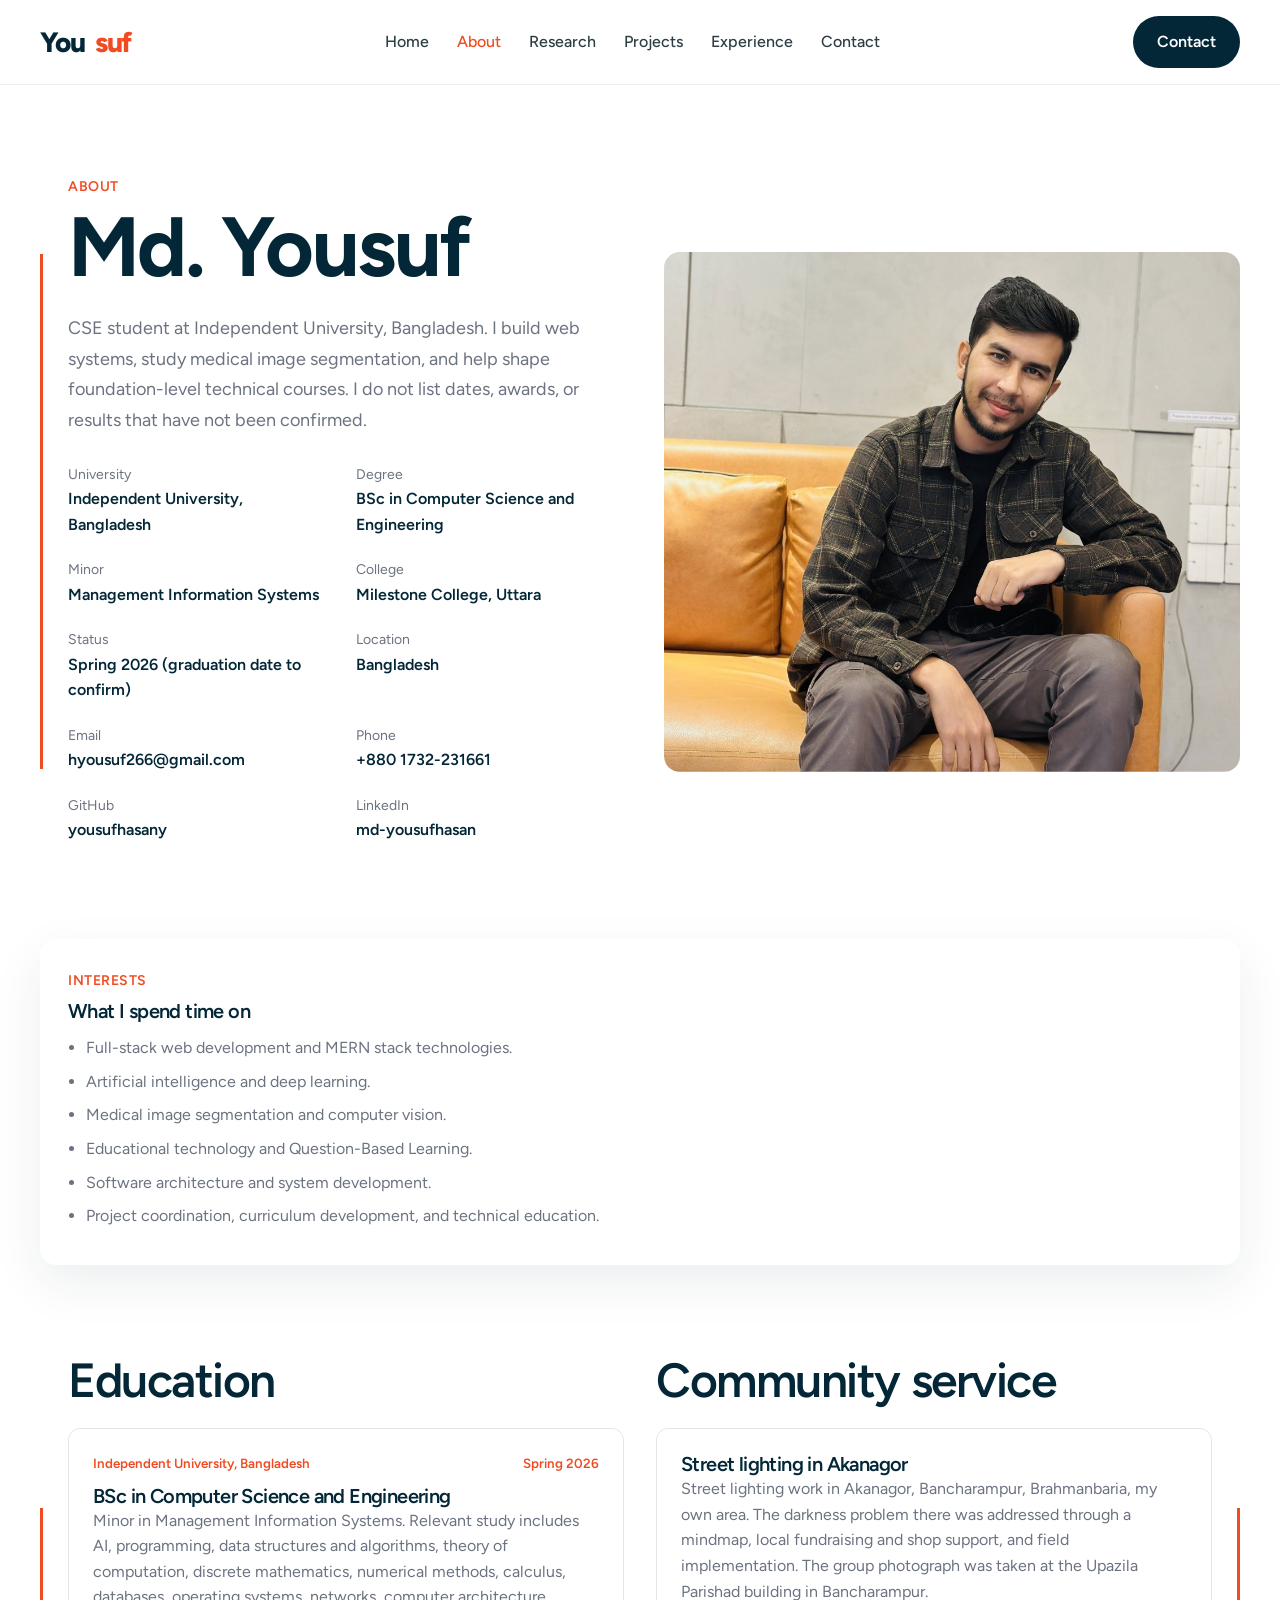
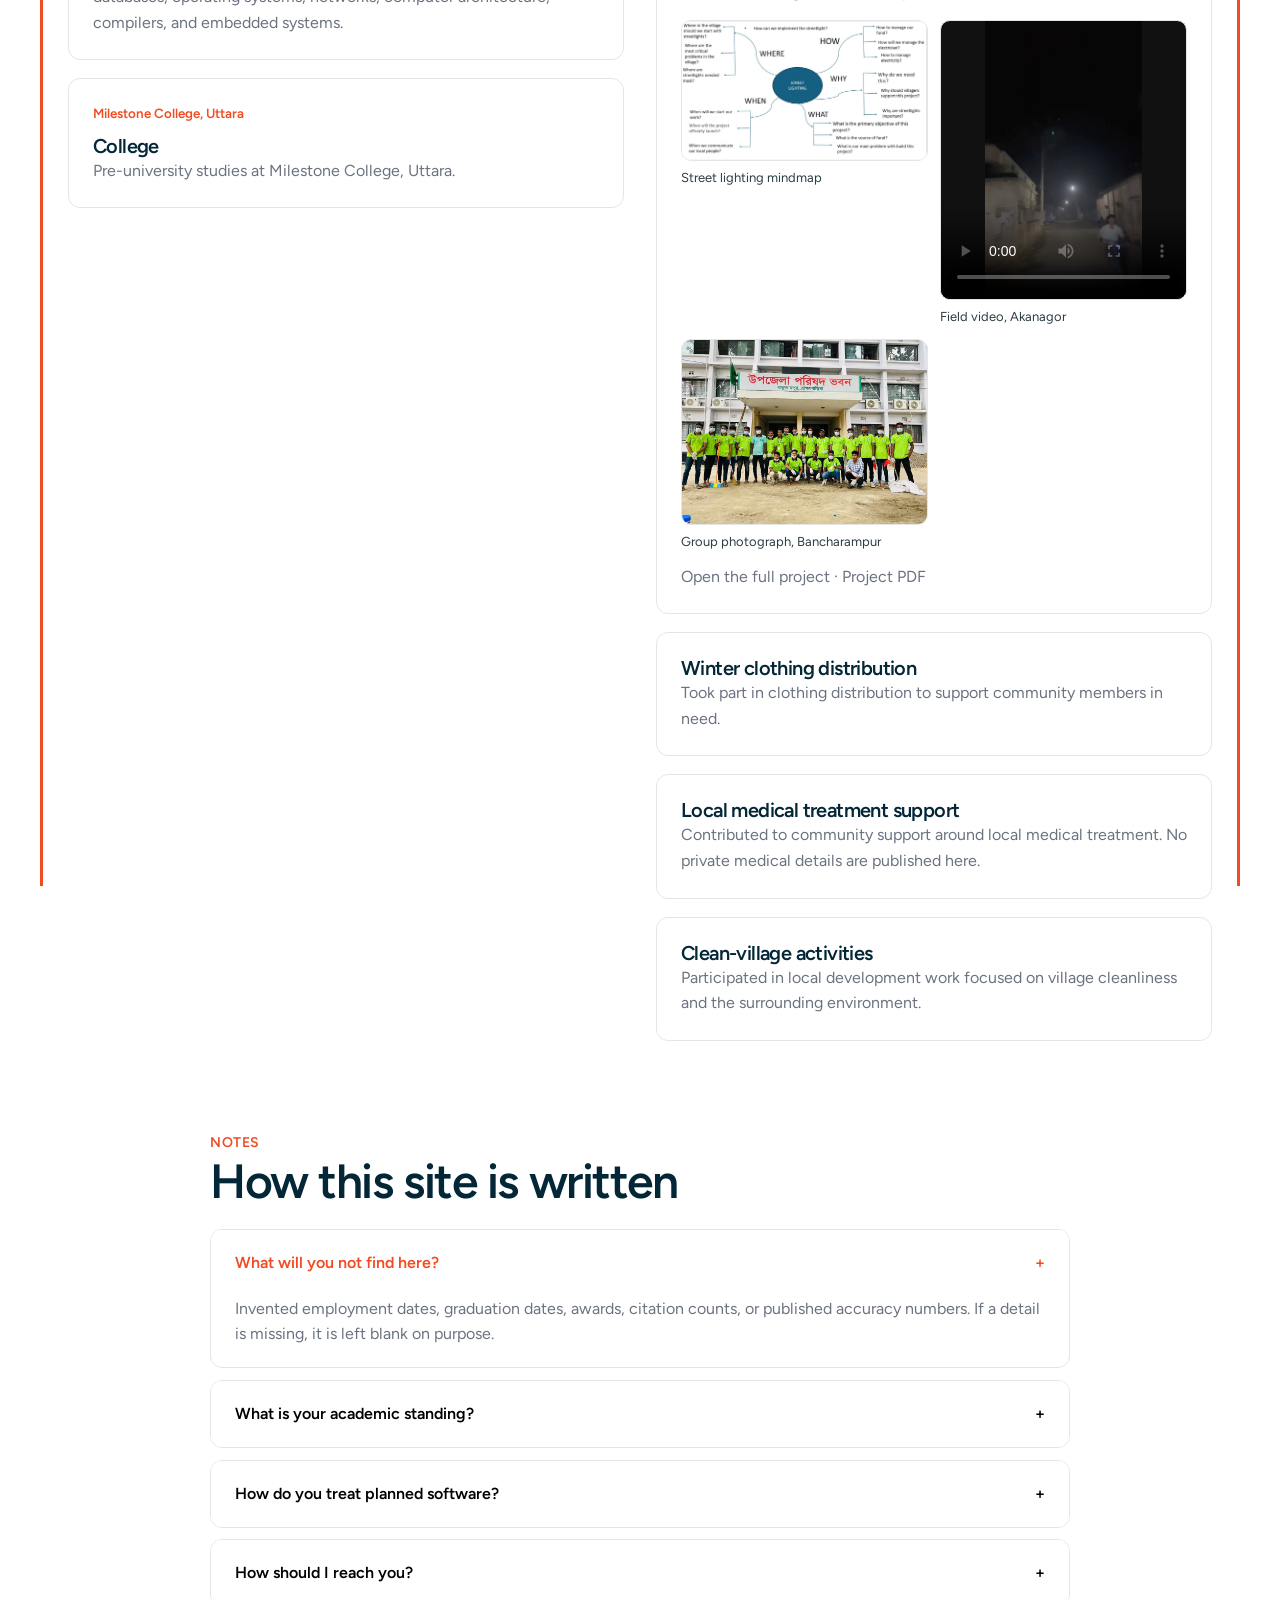
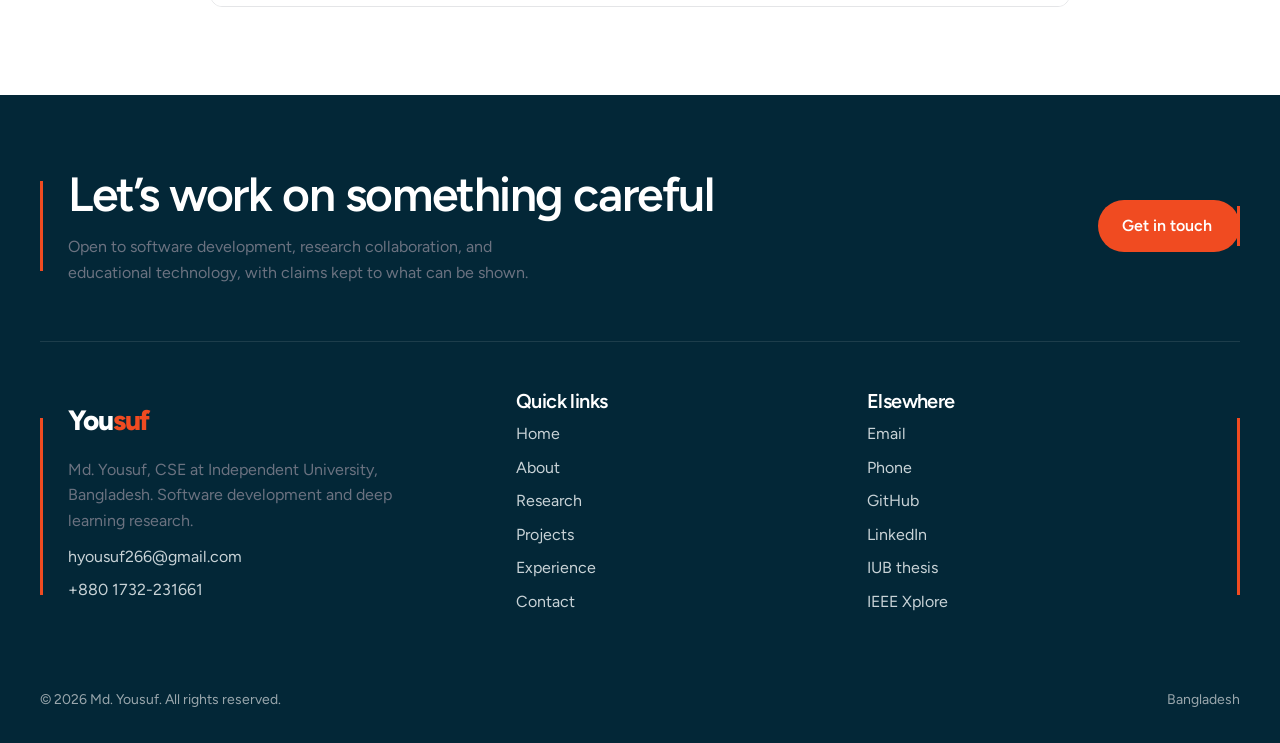
==== site/about.html @ 17631803 "My profile" ====
<!DOCTYPE html>
<html lang="en">
<head>
  <meta charset="UTF-8">
  <meta name="viewport" content="width=device-width, initial-scale=1.0">
  <title>About - Md. Yousuf</title>
  <link rel="preconnect" href="https://fonts.googleapis.com">
  <link rel="preconnect" href="https://fonts.gstatic.com" crossorigin>
  <link href="https://fonts.googleapis.com/css2?family=Figtree:wght@400;500;600;700;800&display=swap" rel="stylesheet">
  <link rel="stylesheet" href="css/style.css">
  <script>document.documentElement.classList.add("js-anim");</script>
  <noscript><style>html.js-anim .reveal{opacity:1;filter:none;transform:none;clip-path:none}</style></noscript>
</head>
<body data-page="about">
  <div data-header></div>

  <section class="section">
    <div class="container about-hero">
      <div>
        <p class="eyebrow">About</p>
        <h1>Md. Yousuf</h1>
        <p class="lead" style="margin:18px 0 8px">CSE student at Independent University, Bangladesh. I build web systems, study medical image segmentation, and help shape foundation-level technical courses. I do not list dates, awards, or results that have not been confirmed.</p>
        <dl class="about-facts">
          <div><dt>University</dt><dd>Independent University, Bangladesh</dd></div>
          <div><dt>Degree</dt><dd>BSc in Computer Science and Engineering</dd></div>
          <div><dt>Minor</dt><dd>Management Information Systems</dd></div>
          <div><dt>College</dt><dd>Milestone College, Uttara</dd></div>
          <div><dt>Status</dt><dd>Spring 2026 (graduation date to confirm)</dd></div>
          <div><dt>Location</dt><dd>Bangladesh</dd></div>
          <div><dt>Email</dt><dd><a href="mailto:hyousuf266@gmail.com">hyousuf266@gmail.com</a></dd></div>
          <div><dt>Phone</dt><dd><a href="tel:+8801732231661">+880 1732-231661</a></dd></div>
          <div><dt>GitHub</dt><dd><a href="https://github.com/yousufhasany" target="_blank" rel="noopener">yousufhasany</a></dd></div>
          <div><dt>LinkedIn</dt><dd><a href="https://www.linkedin.com/in/md-yousufhasan/" target="_blank" rel="noopener">md-yousufhasan</a></dd></div>
        </dl>
      </div>
      <img class="about-photo" src="images/yousuf-about.jpg" alt="Md. Yousuf">
    </div>
  </section>

  <section class="section" style="padding-top:0">
    <div class="container">
      <div class="profile-card">
        <p class="eyebrow">Interests</p>
        <h3>What I spend time on</h3>
        <ul class="detail-copy" style="margin-top:12px">
          <li>Full-stack web development and MERN stack technologies.</li>
          <li>Artificial intelligence and deep learning.</li>
          <li>Medical image segmentation and computer vision.</li>
          <li>Educational technology and Question-Based Learning.</li>
          <li>Software architecture and system development.</li>
          <li>Project coordination, curriculum development, and technical education.</li>
        </ul>
      </div>
    </div>
  </section>

  <section class="section" style="padding-top:0">
    <div class="container grid-2">
      <div>
        <h2 style="margin-bottom:20px">Education</h2>
        <div class="timeline">
          <article class="time-item">
            <header><small>Independent University, Bangladesh</small><small>Spring 2026</small></header>
            <h3>BSc in Computer Science and Engineering</h3>
            <p>Minor in Management Information Systems. Relevant study includes AI, programming, data structures and algorithms, theory of computation, discrete mathematics, numerical methods, calculus, databases, operating systems, networks, computer architecture, compilers, and embedded systems.</p>
          </article>
          <article class="time-item">
            <header><small>Milestone College, Uttara</small></header>
            <h3>College</h3>
            <p>Pre-university studies at Milestone College, Uttara.</p>
          </article>
        </div>
      </div>
      <div>
        <h2 style="margin-bottom:20px">Community service</h2>
        <div class="timeline">
          <article class="time-item">
            <h3>Street lighting in Akanagor</h3>
            <p>Street lighting work in Akanagor, Bancharampur, Brahmanbaria, my own area. The darkness problem there was addressed through a mindmap, local fundraising and shop support, and field implementation. The group photograph was taken at the Upazila Parishad building in Bancharampur.</p>
            <div class="community-shots">
              <figure>
                <img src="images/streetlight-mindmap.png" alt="Street lighting mindmap covering Where, How, Why, What, and When">
                <figcaption>Street lighting mindmap</figcaption>
              </figure>
              <figure>
                <video controls playsinline preload="metadata" poster="images/manush-kahon-poster.jpg">
                  <source src="videos/manush-kahon.mp4" type="video/mp4">
                  Field video of street lighting work in Akanagor
                </video>
                <figcaption>Field video, Akanagor</figcaption>
              </figure>
              <figure>
                <img src="images/streetlight-group.jpg" alt="Volunteer group in front of the Upazila Parishad building in Bancharampur, Brahmanbaria">
                <figcaption>Group photograph, Bancharampur</figcaption>
              </figure>
            </div>
            <p style="margin-top:12px"><a href="work.html?id=street-lighting">Open the full project</a> · <a href="files/street-lighting-project.pdf" target="_blank" rel="noopener">Project PDF</a></p>
          </article>
          <article class="time-item">
            <h3>Winter clothing distribution</h3>
            <p>Took part in clothing distribution to support community members in need.</p>
          </article>
          <article class="time-item">
            <h3>Local medical treatment support</h3>
            <p>Contributed to community support around local medical treatment. No private medical details are published here.</p>
          </article>
          <article class="time-item">
            <h3>Clean-village activities</h3>
            <p>Participated in local development work focused on village cleanliness and the surrounding environment.</p>
          </article>
        </div>
      </div>
    </div>
  </section>

  <section class="section" style="padding-top:0">
    <div class="container" style="max-width:860px">
      <p class="eyebrow">Notes</p>
      <h2 style="margin-bottom:20px">How this site is written</h2>
      <div class="faq-item open">
        <button type="button">What will you not find here? <span>+</span></button>
        <div class="answer">Invented employment dates, graduation dates, awards, citation counts, or published accuracy numbers. If a detail is missing, it is left blank on purpose.</div>
      </div>
      <div class="faq-item">
        <button type="button">What is your academic standing? <span>+</span></button>
        <div class="answer">I am a CSE student at IUB with a minor in MIS. Academic status is Spring 2026. Exact graduation status should be confirmed before anyone treats it as a finished degree.</div>
      </div>
      <div class="faq-item">
        <button type="button">How do you treat planned software? <span>+</span></button>
        <div class="answer">Planned features stay labeled as planned. A concept is not described as a completed product.</div>
      </div>
      <div class="faq-item">
        <button type="button">How should I reach you? <span>+</span></button>
        <div class="answer">Email hyousuf266@gmail.com or call +880 1732-231661. GitHub and LinkedIn are also listed.</div>
      </div>
    </div>
  </section>

  <div data-footer></div>
  <script src="js/data.js"></script>
  <script src="js/main.js"></script>
</body>
</html>
---- site/css/style.css ----
:root {
  --navy: #032737;
  --ink: #021820;
  --slate: #2c3d44;
  --muted: #6b7280;
  --accent: #f04b21;
  --accent-soft: #fff1ec;
  --cream: #f8f7f1;
  --white: #ffffff;
  --line: #e4e5e7;
  --shadow: 0 18px 50px rgba(3, 39, 55, 0.08);
  --radius: 12px;
  --max: 1200px;
}

* { box-sizing: border-box; margin: 0; padding: 0; }

html { scroll-behavior: smooth; }

body {
  font-family: Figtree, sans-serif;
  color: var(--navy);
  background: var(--white);
  line-height: 1.6;
  overflow-x: clip;
}

img { max-width: 100%; display: block; }
a { color: inherit; text-decoration: none; }
button, input, textarea, select { font: inherit; }
ul { list-style: none; }

.container { width: min(var(--max), calc(100% - 48px)); margin: 0 auto; }
.container-wide { width: min(1280px, calc(100% - 40px)); margin: 0 auto; }

.eyebrow {
  display: inline-flex;
  align-items: center;
  gap: 8px;
  color: var(--accent);
  font-weight: 600;
  font-size: 14px;
  letter-spacing: 0.04em;
  text-transform: uppercase;
}

h1, h2, h3, h4 { line-height: 1.15; letter-spacing: -0.03em; }
h1 { font-size: clamp(48px, 7vw, 84px); font-weight: 700; }
h2 { font-size: clamp(32px, 4vw, 48px); font-weight: 600; }
h3 { font-size: 20px; font-weight: 600; }
p { color: var(--muted); }

.lead { font-size: 18px; line-height: 1.7; }

.btn {
  display: inline-flex;
  align-items: center;
  justify-content: center;
  gap: 8px;
  min-height: 52px;
  padding: 0 24px;
  border: 0;
  border-radius: 999px;
  cursor: pointer;
  font-weight: 600;
  transition: 0.25s ease;
}

.btn-dark { background: var(--navy); color: #fff; }
.btn-dark:hover { background: var(--accent); }
.btn-accent { background: var(--accent); color: #fff; }
.btn-accent:hover { background: #d63d16; }
.btn-ghost { background: #fff; color: var(--navy); }
.btn-ghost:hover { background: var(--accent); color: #fff; }
.btn-line { background: transparent; border: 1px solid var(--line); color: var(--navy); }
.btn-line:hover { border-color: var(--navy); }

/* Header */
.site-header {
  position: sticky;
  top: 0;
  z-index: 40;
  background: rgba(255, 255, 255, 0.92);
  backdrop-filter: blur(16px);
  border-bottom: 1px solid rgba(228, 229, 231, 0.7);
}

.header-inner {
  display: flex;
  align-items: center;
  justify-content: space-between;
  min-height: 84px;
  gap: 24px;
}

.logo {
  display: flex;
  align-items: center;
  gap: 10px;
  font-size: 28px;
  font-weight: 800;
  letter-spacing: -0.04em;
}

.logo span { color: var(--accent); }

.nav {
  display: flex;
  align-items: center;
  gap: 28px;
}

.nav a {
  font-weight: 500;
  color: var(--slate);
}

.nav a:hover,
.nav a.active { color: var(--accent); }

.menu-toggle {
  display: none;
  width: 44px;
  height: 44px;
  border: 0;
  background: var(--cream);
  border-radius: 10px;
  cursor: pointer;
}

.menu-toggle span,
.menu-toggle span::before,
.menu-toggle span::after {
  display: block;
  width: 18px;
  height: 2px;
  background: var(--navy);
  margin: 0 auto;
  position: relative;
}

.menu-toggle span::before,
.menu-toggle span::after {
  content: "";
  position: absolute;
  left: 0;
}

.menu-toggle span::before { top: -6px; }
.menu-toggle span::after { top: 6px; }

/* Hero */
.hero {
  background: var(--cream);
  padding: 20px 0 0;
  overflow: hidden;
}

.hero-grid {
  display: grid;
  grid-template-columns: 1fr 1.05fr 0.7fr;
  gap: 24px;
  align-items: start;
}

.hero-grid.hero-profile {
  grid-template-columns: 1.05fr 0.85fr 0.9fr;
  align-items: start;
  padding: 0;
}

.hero-copy { padding-bottom: 40px; }
.hero-profile .hero-copy { padding-top: 12px; padding-bottom: 36px; }
.hero-copy h1 { margin: 6px 0 18px; }
.hero-copy p { max-width: 360px; margin-bottom: 28px; }
.hero-profile .hero-copy p { max-width: 480px; }

.hero-portrait {
  position: relative;
  display: flex;
  justify-content: center;
  align-items: flex-start;
}

.hero-portrait img {
  width: min(400px, 100%);
  max-height: 480px;
  object-fit: contain;
  object-position: top center;
}

.hero-profile .profile-card {
  margin-top: 12px;
  margin-bottom: 32px;
}

.hero-actions {
  display: flex;
  flex-wrap: wrap;
  gap: 12px;
}

.pills {
  display: flex;
  flex-wrap: wrap;
  gap: 8px;
  margin: 18px 0 24px;
}

.pill {
  display: inline-flex;
  align-items: center;
  padding: 6px 12px;
  border-radius: 999px;
  background: #fff;
  border: 1px solid var(--line);
  font-size: 13px;
  font-weight: 600;
  color: var(--slate);
}

.profile-card {
  background: #fff;
  border-radius: 16px;
  padding: 28px;
  box-shadow: var(--shadow);
}

.profile-card h3 { margin: 8px 0 12px; }
.profile-card a { color: var(--accent); font-weight: 600; }

.ct-thumb {
  width: min(180px, 100%);
  aspect-ratio: 1;
  object-fit: contain;
  background: #0b1214;
  border-radius: 12px;
  margin: 0 auto 12px;
  display: block;
}

.ct-figure {
  margin: 28px 0 8px;
  background: #0b1214;
  border-radius: 16px;
  overflow: hidden;
  padding: 16px 16px 0;
}

.ct-figure img {
  width: min(100%, 400px);
  margin: 0 auto;
  object-fit: contain;
  display: block;
  border-radius: 8px;
}

.ct-figure figcaption,
.thesis-figure figcaption {
  background: #fff;
  color: var(--slate);
  font-size: 14px;
  line-height: 1.5;
  margin: 16px -16px 0;
  padding: 14px 16px 16px;
}

.thesis-figure {
  margin: 28px 0 8px;
  background: #fff;
  border: 1px solid var(--line);
  border-radius: 16px;
  overflow: hidden;
  padding: 16px 16px 0;
}

.thesis-figure img {
  width: min(100%, 520px);
  margin: 0 auto;
  object-fit: contain;
  display: block;
  background: #fff;
  border-radius: 4px;
}

.doc-links {
  display: flex;
  flex-wrap: wrap;
  gap: 12px;
  margin-top: 16px;
}

.media-tag {
  position: absolute;
  left: 14px;
  top: 14px;
  z-index: 2;
  background: var(--accent);
  color: #fff;
  border-radius: 99px;
  padding: 6px 12px;
  font-size: 13px;
  font-weight: 700;
}

.media-ct {
  background: #0b1214;
}

.media-ct img {
  object-fit: contain;
}
.profile-card ul,
ul.detail-copy { margin: 12px 0 0 18px; }
.profile-card li,
ul.detail-copy li { list-style: disc; color: var(--muted); margin: 8px 0; }

.media-panel {
  height: 220px;
  display: grid;
  place-items: center;
  font-weight: 700;
  letter-spacing: -0.03em;
}

.media-navy { background: linear-gradient(135deg, #032737, #0a5a72); color: #fff; }
.media-teal { background: linear-gradient(135deg, #0d4f4c, #1a7a72); color: #fff; }
.media-sand { background: linear-gradient(135deg, #4a2f24, #c45a28); color: #fff; }

.work-hero.media-navy,
.work-hero.media-teal,
.work-hero.media-sand { background-image: none; }

.note {
  margin-top: 24px;
  padding: 16px 18px;
  background: var(--cream);
  border-radius: 12px;
  color: var(--slate);
  font-size: 15px;
}

.role-card {
  border: 1px solid var(--line);
  border-radius: 12px;
  padding: 24px;
  background: #fff;
}

.role-card h3 { margin: 6px 0 10px; }

.float-icon {
  position: absolute;
  width: 56px;
  height: 56px;
  background: #fff;
  border-radius: 50%;
  display: grid;
  place-items: center;
  box-shadow: 1px 12px 40px rgba(240, 75, 33, 0.18);
  font-weight: 800;
}

.float-icon.ig { top: 8%; left: 12%; color: #e1306c; }
.float-icon.g { top: 42%; left: 0; color: #4285f4; }
.float-icon.yt { top: 38%; right: 4%; color: #ff0000; }
.float-icon.fb { bottom: 22%; right: 8%; color: #1877f2; }

.hero-stats {
  display: grid;
  gap: 28px;
  padding: 0 0 90px;
}

.stat-card strong {
  display: block;
  font-size: 48px;
  letter-spacing: -0.04em;
  line-height: 1;
}

.stat-card span { color: var(--muted); }

.badge {
  display: inline-flex;
  align-items: center;
  gap: 8px;
  background: #fff;
  border-radius: 999px;
  padding: 8px 14px;
  font-size: 14px;
  font-weight: 600;
  margin-bottom: 18px;
  box-shadow: var(--shadow);
}

.dot {
  width: 8px;
  height: 8px;
  border-radius: 50%;
  background: #16a34a;
}

/* Sections */
.section { padding: 88px 0; }
.section-head { margin-bottom: 40px; }
.section-head h2 { max-width: 560px; margin-top: 8px; }

.dark {
  background: var(--navy);
  color: #fff;
}

.dark p { color: #c9d3d7; }

.intro-grid {
  display: grid;
  grid-template-columns: 1.1fr 0.9fr;
  gap: 64px;
  align-items: center;
}

.intro-stats {
  display: flex;
  gap: 32px;
  margin: 28px 0;
  padding-bottom: 28px;
  border-bottom: 1px solid rgba(255,255,255,0.12);
}

.intro-stats strong { display: block; font-size: 36px; }
.intro-copy { display: grid; gap: 16px; }

/* Cards */
.grid-3 { display: grid; grid-template-columns: repeat(3, 1fr); gap: 24px; }
.grid-2 { display: grid; grid-template-columns: repeat(2, 1fr); gap: 32px; }

.gig-card,
.work-card,
.blog-card,
.info-card,
.price-card {
  background: #fff;
  border: 1px solid var(--line);
  border-radius: 12px;
  overflow: hidden;
  transition: 0.3s ease;
}

.gig-card:hover,
.work-card:hover,
.blog-card:hover { transform: translateY(-4px); box-shadow: var(--shadow); }

.media {
  position: relative;
  overflow: hidden;
  background: #eee;
}

.media img {
  width: 100%;
  height: 240px;
  object-fit: cover;
  transition: 0.5s ease;
}

.work-card .media img { height: 280px; }

.work-card:hover .media img,
.gig-card:hover .media img { transform: scale(1.08); }

.shine { position: relative; }
.shine::before {
  content: "";
  position: absolute;
  inset: 0 auto 0 -75%;
  width: 50%;
  background: linear-gradient(to right, transparent, rgba(255,255,255,0.35));
  transform: skewX(-25deg);
  z-index: 1;
}

.work-card:hover .shine::before { animation: shine 0.75s; }

@keyframes shine { to { left: 125%; } }

.price-chip {
  position: absolute;
  left: 16px;
  top: 16px;
  background: #fff;
  border-radius: 10px;
  padding: 10px 12px;
  min-width: 86px;
}

.price-chip small { display: block; color: var(--muted); font-size: 12px; }
.price-chip strong { font-size: 24px; line-height: 1; }

.card-body { padding: 22px 24px 26px; }
.card-body h3 { margin: 4px 0 16px; font-size: 22px; }
.card-meta { color: var(--muted); font-size: 14px; margin-bottom: 8px; }
.card-foot {
  display: flex;
  justify-content: space-between;
  align-items: center;
  color: var(--slate);
  font-weight: 600;
}

.arrow {
  width: 40px;
  height: 40px;
  border-radius: 50%;
  display: grid;
  place-items: center;
  background: var(--accent-soft);
  color: var(--accent);
  flex-shrink: 0;
}

.work-card .card-body {
  display: flex;
  justify-content: space-between;
  align-items: center;
  gap: 12px;
}

.work-card h3 { margin: 0; }

/* Skills */
.skills-wrap {
  display: grid;
  grid-template-columns: 280px 1fr;
  gap: 48px;
  align-items: center;
}

.skill { margin-bottom: 22px; }
.skill-top { display: flex; justify-content: space-between; margin-bottom: 8px; font-weight: 600; }
.bar { height: 8px; background: #ececec; border-radius: 99px; overflow: hidden; }
.bar span {
  display: block;
  height: 100%;
  background: var(--accent);
  border-radius: 99px;
  width: 0;
  transition: width 1.8s cubic-bezier(0.33, 0.08, 0.18, 1);
}

/* Testimonials */
.quote-grid { display: grid; grid-template-columns: repeat(3, 1fr); gap: 24px; }
.quote {
  background: var(--cream);
  border-radius: 12px;
  padding: 28px;
}

.quote p { color: var(--slate); margin-bottom: 22px; }
.quote-user { display: flex; gap: 12px; align-items: center; }
.quote-user img { width: 48px; height: 48px; border-radius: 50%; object-fit: cover; }
.quote-user strong { display: block; }
.quote-user span { color: var(--muted); font-size: 14px; }

/* Banner */
.page-banner {
  padding: 20px 0 0;
}

.banner-inner {
  min-height: 240px;
  border-radius: 12px;
  background:
    linear-gradient(180deg, rgba(248,247,241,0.2), rgba(248,247,241,0.55)),
    url("https://adguru.kitkitgo.com/wp-content/uploads/2025/10/8a3cf4f2-0ee0-40e4-8c0a-a12ad534541e.webp") center/cover;
  display: grid;
  place-items: center;
  text-align: center;
  padding: 48px 20px;
}

.banner-inner.banner-person {
  grid-template-columns: 1fr auto;
  text-align: left;
  padding: 28px 28px 0 40px;
  align-items: end;
  overflow: hidden;
  min-height: 220px;
}

.banner-inner.banner-cover {
  min-height: 340px;
  height: 340px;
  grid-template-columns: 1fr;
  text-align: left;
  align-items: end;
  justify-items: start;
  padding: 36px 44px;
  overflow: hidden;
  background-color: #032737;
  background-size: cover;
  background-position: center;
  background-repeat: no-repeat;
}

.banner-inner.banner-cover.banner-cover-research {
  background-image:
    linear-gradient(90deg, rgba(3, 39, 55, 0.78) 0%, rgba(3, 39, 55, 0.42) 48%, rgba(3, 39, 55, 0.18) 100%),
    url("../images/research-banner.jpg");
}

.banner-inner.banner-cover.banner-cover-projects {
  background-image:
    linear-gradient(90deg, rgba(3, 39, 55, 0.72) 0%, rgba(3, 39, 55, 0.38) 50%, rgba(3, 39, 55, 0.16) 100%),
    url("../images/projects-banner.jpg");
}

.banner-inner.banner-cover.banner-cover-experience {
  background-image:
    linear-gradient(90deg, rgba(3, 39, 55, 0.78) 0%, rgba(3, 39, 55, 0.42) 48%, rgba(3, 39, 55, 0.18) 100%),
    url("../images/experience-banner.jpg");
}

.banner-inner.banner-cover.banner-cover-contact {
  background-image:
    linear-gradient(90deg, rgba(3, 39, 55, 0.78) 0%, rgba(3, 39, 55, 0.42) 48%, rgba(3, 39, 55, 0.18) 100%),
    url("../images/contact-banner.jpg");
}

.banner-inner.banner-cover h1 {
  font-size: clamp(40px, 5vw, 56px);
  color: #fff;
}

.banner-inner.banner-cover .crumbs {
  justify-content: flex-start;
  color: rgba(255, 255, 255, 0.78);
}

.banner-inner.banner-cover .crumbs a { color: #fff; }
.banner-inner.banner-cover .crumbs a:hover,
.banner-inner.banner-cover .crumbs .current { color: var(--accent); }

.banner-photo {
  width: 180px;
  height: 210px;
  object-fit: cover;
  object-position: center 18%;
  border-radius: 16px 16px 0 0;
}

.banner-photo-ct {
  width: 200px;
  height: 200px;
  object-fit: contain;
  object-position: center;
  background: #0b1214;
  border-radius: 16px 16px 0 0;
  margin-bottom: 0;
}

.about-photo {
  width: 100%;
  height: 520px;
  object-fit: cover;
  object-position: center 20%;
  border-radius: 16px;
}

.crumbs {
  display: flex;
  justify-content: center;
  gap: 8px;
  margin-top: 10px;
  color: var(--slate);
}

.banner-person .crumbs { justify-content: flex-start; }

.crumbs a:hover { color: var(--accent); }
.crumbs .current { color: var(--accent); font-weight: 600; }

/* About */
.about-hero {
  display: grid;
  grid-template-columns: 1fr 1fr;
  gap: 48px;
  align-items: center;
}

.about-facts {
  display: grid;
  grid-template-columns: 1fr 1fr;
  gap: 14px 28px;
  margin-top: 28px;
}

.about-facts dt { color: var(--muted); font-size: 14px; }
.about-facts dd { font-weight: 600; margin-bottom: 8px; }

.timeline { display: grid; gap: 18px; }
.time-item {
  border: 1px solid var(--line);
  border-radius: 12px;
  padding: 24px;
}

.time-item header {
  display: flex;
  justify-content: space-between;
  gap: 16px;
  margin-bottom: 10px;
  flex-wrap: wrap;
}

.time-item small { color: var(--accent); font-weight: 600; }

.faq-item {
  border: 1px solid var(--line);
  border-radius: 12px;
  overflow: hidden;
}

.faq-item + .faq-item { margin-top: 12px; }

.faq-item button {
  width: 100%;
  text-align: left;
  background: #fff;
  border: 0;
  padding: 20px 24px;
  font-weight: 600;
  cursor: pointer;
  display: flex;
  justify-content: space-between;
  gap: 16px;
}

.faq-item .answer {
  display: none;
  padding: 0 24px 20px;
  color: var(--muted);
}

.faq-item.open .answer { display: block; }
.faq-item.open button { color: var(--accent); }

/* Work details */
.work-hero {
  min-height: 280px;
  border-radius: 12px;
  background-size: cover;
  background-position: center;
  display: grid;
  grid-template-columns: 1fr auto;
  align-items: end;
  padding: 36px 28px 0 36px;
  overflow: hidden;
  color: #fff;
}

.work-hero.work-hero-cover {
  min-height: 340px;
  height: 340px;
  padding: 36px 40px;
  grid-template-columns: 1fr;
}

.project-figure {
  margin: 24px 0 8px;
  background: #fff;
  border: 1px solid var(--line);
  border-radius: 16px;
  overflow: hidden;
}

.project-figure img {
  width: 100%;
  display: block;
  object-fit: cover;
  max-height: 420px;
}

.project-figure figcaption {
  color: var(--slate);
  font-size: 14px;
  line-height: 1.5;
  padding: 14px 16px 16px;
}

.project-figure.figure-contain img {
  object-fit: contain;
  max-height: 560px;
  background: #fff;
}

.project-figure.figure-video {
  background: #111;
}

.project-figure.figure-video video {
  width: 100%;
  display: block;
  max-height: 640px;
  object-fit: contain;
  background: #111;
}

.project-figure.figure-video figcaption {
  background: #fff;
}

.community-shots {
  display: grid;
  grid-template-columns: 1fr 1fr;
  gap: 12px;
  margin-top: 16px;
}

.community-shots img,
.community-shots video {
  width: 100%;
  display: block;
  border-radius: 10px;
  border: 1px solid var(--line);
  background: #111;
}

.community-shots video {
  max-height: 280px;
  object-fit: contain;
}

.community-shots figcaption {
  color: var(--slate);
  font-size: 13px;
  line-height: 1.45;
  padding-top: 8px;
}

.work-hero-photo {
  width: 180px;
  height: 220px;
  object-fit: cover;
  object-position: center 18%;
  border-radius: 16px 16px 0 0;
}

.work-hero h1 { font-size: clamp(36px, 5vw, 56px); }
.work-hero .tag {
  display: inline-block;
  background: var(--accent);
  border-radius: 99px;
  padding: 6px 12px;
  font-size: 13px;
  margin-bottom: 10px;
}

.detail-grid {
  display: grid;
  grid-template-columns: 1.6fr 0.8fr;
  gap: 40px;
}

.detail-copy h2 { margin: 32px 0 12px; font-size: 32px; }
.detail-copy ul { margin: 12px 0 0 18px; }
.detail-copy li { list-style: disc; color: var(--muted); margin: 8px 0; }

.side-card {
  border: 1px solid var(--line);
  border-radius: 12px;
  padding: 24px;
  position: sticky;
  top: 108px;
}

.side-card dt { color: var(--muted); font-size: 13px; margin-top: 14px; }
.side-card dd { font-weight: 600; }

.results {
  display: grid;
  grid-template-columns: repeat(2, 1fr);
  gap: 16px;
  margin-top: 16px;
}

.result {
  background: var(--cream);
  border-radius: 12px;
  padding: 18px;
}

.result strong { display: block; font-size: 28px; color: var(--accent); }

/* Contact */
.contact-grid {
  display: grid;
  grid-template-columns: 0.85fr 1.15fr;
  gap: 40px;
}

.form {
  display: grid;
  gap: 14px;
  background: var(--cream);
  padding: 32px;
  border-radius: 16px;
}

.form input,
.form textarea,
.form select {
  width: 100%;
  border: 1px solid var(--line);
  background: #fff;
  border-radius: 10px;
  padding: 14px 16px;
  outline: none;
}

.form input:focus,
.form textarea:focus { border-color: var(--navy); }

.form-row { display: grid; grid-template-columns: 1fr 1fr; gap: 14px; }

.info-card { padding: 22px; }
.info-card strong { display: block; margin-bottom: 6px; }

.form-status {
  display: none;
  padding: 12px 14px;
  border-radius: 10px;
  background: #ecfdf3;
  color: #166534;
  font-weight: 600;
}

.form-status.show { display: block; }

/* Footer */
.cta-band {
  background: var(--navy);
  color: #fff;
  padding: 72px 0 0;
}

.cta-inner {
  display: flex;
  justify-content: space-between;
  align-items: center;
  gap: 24px;
  padding-bottom: 56px;
  border-bottom: 1px solid rgba(255,255,255,0.1);
}

.cta-inner p { max-width: 460px; margin-top: 12px; }

.footer-grid {
  display: grid;
  grid-template-columns: 1.4fr 1fr 1.2fr;
  gap: 40px;
  padding: 48px 0;
}

.footer-grid p { max-width: 360px; }
.footer-grid a { color: #c9d3d7; display: block; margin: 8px 0; }
.footer-grid a:hover { color: #fff; }

.newsletter { display: flex; gap: 8px; margin-top: 14px; }
.newsletter input {
  flex: 1;
  border: 0;
  border-radius: 99px;
  padding: 0 16px;
  min-height: 48px;
}

.legal {
  display: flex;
  justify-content: space-between;
  gap: 16px;
  padding: 18px 0 32px;
  color: #9aa7ad;
  font-size: 14px;
  flex-wrap: wrap;
}

.legal a { color: #9aa7ad; }
.legal a:hover { color: #fff; }

.partners {
  display: flex;
  gap: 28px;
  flex-wrap: wrap;
  align-items: center;
  opacity: 0.75;
  margin-top: 20px;
}

.partners img { height: 28px; width: auto; filter: brightness(10); }

.pricing {
  display: grid;
  grid-template-columns: repeat(3, 1fr);
  gap: 20px;
}

.price-card { padding: 28px; }
.price-card.featured {
  background: var(--navy);
  color: #fff;
  border-color: var(--navy);
}

.price-card.featured p { color: #c9d3d7; }
.price-card .amount { font-size: 42px; margin: 10px 0 16px; }

.steps { display: grid; gap: 16px; }
.step {
  display: grid;
  grid-template-columns: 56px 1fr;
  gap: 16px;
  border: 1px solid var(--line);
  border-radius: 12px;
  padding: 20px;
}

.step b {
  width: 44px;
  height: 44px;
  border-radius: 50%;
  background: var(--accent-soft);
  color: var(--accent);
  display: grid;
  place-items: center;
}

.article-hero img {
  width: 100%;
  max-height: 420px;
  object-fit: cover;
  border-radius: 12px;
  margin: 24px 0 32px;
}

.article-body { max-width: 760px; }
.article-body p { margin-bottom: 16px; font-size: 18px; }
.article-body h2 { font-size: 28px; margin: 28px 0 12px; }

@media (max-width: 1024px) {
  .hero-grid,
  .hero-grid.hero-profile,
  .banner-inner.banner-person,
  .intro-grid,
  .skills-wrap,
  .about-hero,
  .detail-grid,
  .contact-grid,
  .footer-grid,
  .cta-inner {
    grid-template-columns: 1fr;
  }

  .hero-stats { grid-template-columns: repeat(3, 1fr); padding-bottom: 40px; }
  .hero-copy { padding-bottom: 24px; }
  .grid-3, .quote-grid, .pricing { grid-template-columns: 1fr 1fr; }
  .banner-inner.banner-person { padding: 28px 24px 0; }
  .banner-photo { width: 140px; height: 168px; justify-self: end; }
  .banner-photo-ct { width: 160px; height: 160px; }
  .hero-portrait img { max-height: 420px; }
  .about-photo { height: 420px; }
  .work-hero { grid-template-columns: 1fr auto; }
  .work-hero.work-hero-cover { grid-template-columns: 1fr; min-height: 240px; height: 240px; padding: 28px 24px; }
}

@media (max-width: 767px) {
  .container { width: min(var(--max), calc(100% - 32px)); }
  .nav {
    display: none;
    position: absolute;
    inset: 84px 16px auto;
    background: #fff;
    border: 1px solid var(--line);
    border-radius: 12px;
    padding: 16px;
    flex-direction: column;
    align-items: flex-start;
    box-shadow: var(--shadow);
  }
  .nav.open { display: flex; }
  .menu-toggle { display: block; }
  .header-inner .btn { display: none; }
  .hero-grid { grid-template-columns: 1fr; }
  .hero-stats { grid-template-columns: 1fr; }
  .grid-2, .grid-3, .quote-grid, .pricing, .about-facts, .form-row, .results, .community-shots {
    grid-template-columns: 1fr;
  }
  .section { padding: 64px 0; }
  .banner-photo, .work-hero-photo { width: 120px; height: 148px; }
  .banner-photo-ct { width: 132px; height: 132px; }
  .banner-inner.banner-cover { min-height: 240px; height: 240px; padding: 28px 24px; }
  .about-photo { height: 340px; }
}

/* Directional reveals: left from left, right from right */
html.js-anim .reveal {
  position: relative;
  opacity: 0;
  will-change: transform, opacity, clip-path;
}

html.js-anim .banner-cover.reveal,
html.js-anim .detail-copy.reveal,
html.js-anim .side-card.reveal,
html.js-anim .contact-grid > .reveal,
html.js-anim .about-hero > .reveal {
  opacity: 1;
  transform: none;
  clip-path: none;
  will-change: auto;
}

html.js-anim .reveal-left {
  transform: translate3d(-64px, 10px, 0) rotate(-1.2deg);
  clip-path: inset(0 28% 0 0);
}

html.js-anim .reveal-right {
  transform: translate3d(64px, 10px, 0) rotate(1.2deg);
  clip-path: inset(0 0 0 28%);
}

html.js-anim .reveal-center {
  transform: translate3d(0, 28px, 0) scale(0.96);
  clip-path: inset(8% 10%);
}

html.js-anim .reveal.in {
  opacity: 1;
  transform: none;
  clip-path: inset(0);
  transition:
    transform 2.1s cubic-bezier(0.33, 0.08, 0.18, 1) var(--d, 0ms),
    opacity 1.85s cubic-bezier(0.33, 0.08, 0.18, 1) var(--d, 0ms),
    clip-path 2.1s cubic-bezier(0.33, 0.08, 0.18, 1) var(--d, 0ms);
}

html.js-anim .reveal-left:not(.work-card):not(.role-card):not(.info-card):not(.gig-card):not(.time-item):not(.faq-item):not(.profile-card):not(.step):not(img):not(.media) {
  padding-left: 28px;
}

html.js-anim .reveal-right:not(.work-card):not(.role-card):not(.info-card):not(.gig-card):not(.time-item):not(.faq-item):not(.profile-card):not(.step):not(img):not(.media):not(.about-photo) {
  padding-right: 28px;
}

html.js-anim .reveal::after {
  content: "";
  position: absolute;
  width: 3px;
  background: var(--accent);
  opacity: 0;
  pointer-events: none;
  z-index: 0;
}

html.js-anim .reveal-left::after {
  left: 0;
  top: 12%;
  bottom: 12%;
  transform: scaleY(0);
  transform-origin: top;
}

html.js-anim .reveal-right::after {
  right: 0;
  top: 12%;
  bottom: 12%;
  transform: scaleY(0);
  transform-origin: bottom;
}

html.js-anim .work-card.reveal-left::after,
html.js-anim .role-card.reveal-left::after,
html.js-anim .info-card.reveal-left::after,
html.js-anim .gig-card.reveal-left::after,
html.js-anim .time-item.reveal-left::after,
html.js-anim .faq-item.reveal-left::after,
html.js-anim .profile-card.reveal-left::after,
html.js-anim .step.reveal-left::after {
  left: -16px;
}

html.js-anim .work-card.reveal-right::after,
html.js-anim .role-card.reveal-right::after,
html.js-anim .info-card.reveal-right::after,
html.js-anim .gig-card.reveal-right::after,
html.js-anim .time-item.reveal-right::after,
html.js-anim .faq-item.reveal-right::after,
html.js-anim .profile-card.reveal-right::after,
html.js-anim .step.reveal-right::after {
  right: -16px;
}

html.js-anim .reveal-center::after {
  left: 12%;
  right: 12%;
  bottom: -14px;
  width: auto;
  height: 3px;
  transform: scaleX(0);
  transform-origin: center;
}

html.js-anim .reveal.in::after {
  opacity: 1;
  transform: scale(1);
  transition: transform 1.5s cubic-bezier(0.33, 0.08, 0.18, 1) calc(var(--d, 0ms) + 420ms), opacity 0.8s ease calc(var(--d, 0ms) + 280ms);
}

@keyframes enter-left {
  from { opacity: 0; transform: translateX(-28px); }
  to { opacity: 1; transform: none; }
}

@keyframes enter-right {
  from { opacity: 0; transform: translateX(28px); }
  to { opacity: 1; transform: none; }
}

@keyframes enter-down {
  from { opacity: 0; transform: translateY(-10px); }
  to { opacity: 1; transform: none; }
}

@keyframes icon-in-left {
  from { opacity: 0; transform: translate(-24px, 10px) scale(0.6); }
  to { opacity: 1; transform: none; }
}

@keyframes icon-in-right {
  from { opacity: 0; transform: translate(24px, 10px) scale(0.6); }
  to { opacity: 1; transform: none; }
}

.site-header .logo {
  animation: enter-left 1.25s cubic-bezier(0.33, 0.08, 0.18, 1) both;
}

.site-header .nav a {
  animation: enter-down 1s cubic-bezier(0.33, 0.08, 0.18, 1) both;
}

.site-header .nav a:nth-child(1) { animation-delay: 0.12s; }
.site-header .nav a:nth-child(2) { animation-delay: 0.22s; }
.site-header .nav a:nth-child(3) { animation-delay: 0.32s; }
.site-header .nav a:nth-child(4) { animation-delay: 0.42s; }
.site-header .nav a:nth-child(5) { animation-delay: 0.52s; }
.site-header .nav a:nth-child(6) { animation-delay: 0.62s; }

.site-header .btn {
  animation: enter-right 1.25s cubic-bezier(0.33, 0.08, 0.18, 1) both;
}

.hero-portrait.in .float-icon.ig,
.hero-portrait.in .float-icon.g {
  animation: icon-in-left 1.3s cubic-bezier(0.33, 0.08, 0.18, 1) both;
}

.hero-portrait.in .float-icon.yt,
.hero-portrait.in .float-icon.fb {
  animation: icon-in-right 1.3s cubic-bezier(0.33, 0.08, 0.18, 1) both;
}

.hero-portrait.in .float-icon.ig { animation-delay: 0.35s; }
.hero-portrait.in .float-icon.g { animation-delay: 0.55s; }
.hero-portrait.in .float-icon.yt { animation-delay: 0.45s; }
.hero-portrait.in .float-icon.fb { animation-delay: 0.7s; }

@media (max-width: 767px) {
  html.js-anim .reveal-left {
    transform: translate3d(-36px, 20px, 0);
    clip-path: inset(0 22% 0 0);
  }
  html.js-anim .reveal-right {
    transform: translate3d(36px, 20px, 0);
    clip-path: inset(0 0 0 22%);
  }
}

@media (prefers-reduced-motion: reduce) {
  html.js-anim .reveal,
  html.js-anim .reveal-left,
  html.js-anim .reveal-right,
  html.js-anim .reveal-center,
  html.js-anim .reveal.in {
    opacity: 1;
    filter: none;
    transform: none;
    clip-path: none;
    transition: none;
  }
  .site-header .logo,
  .site-header .nav a,
  .site-header .btn,
  .hero-portrait.in .float-icon {
    animation: none;
  }
}
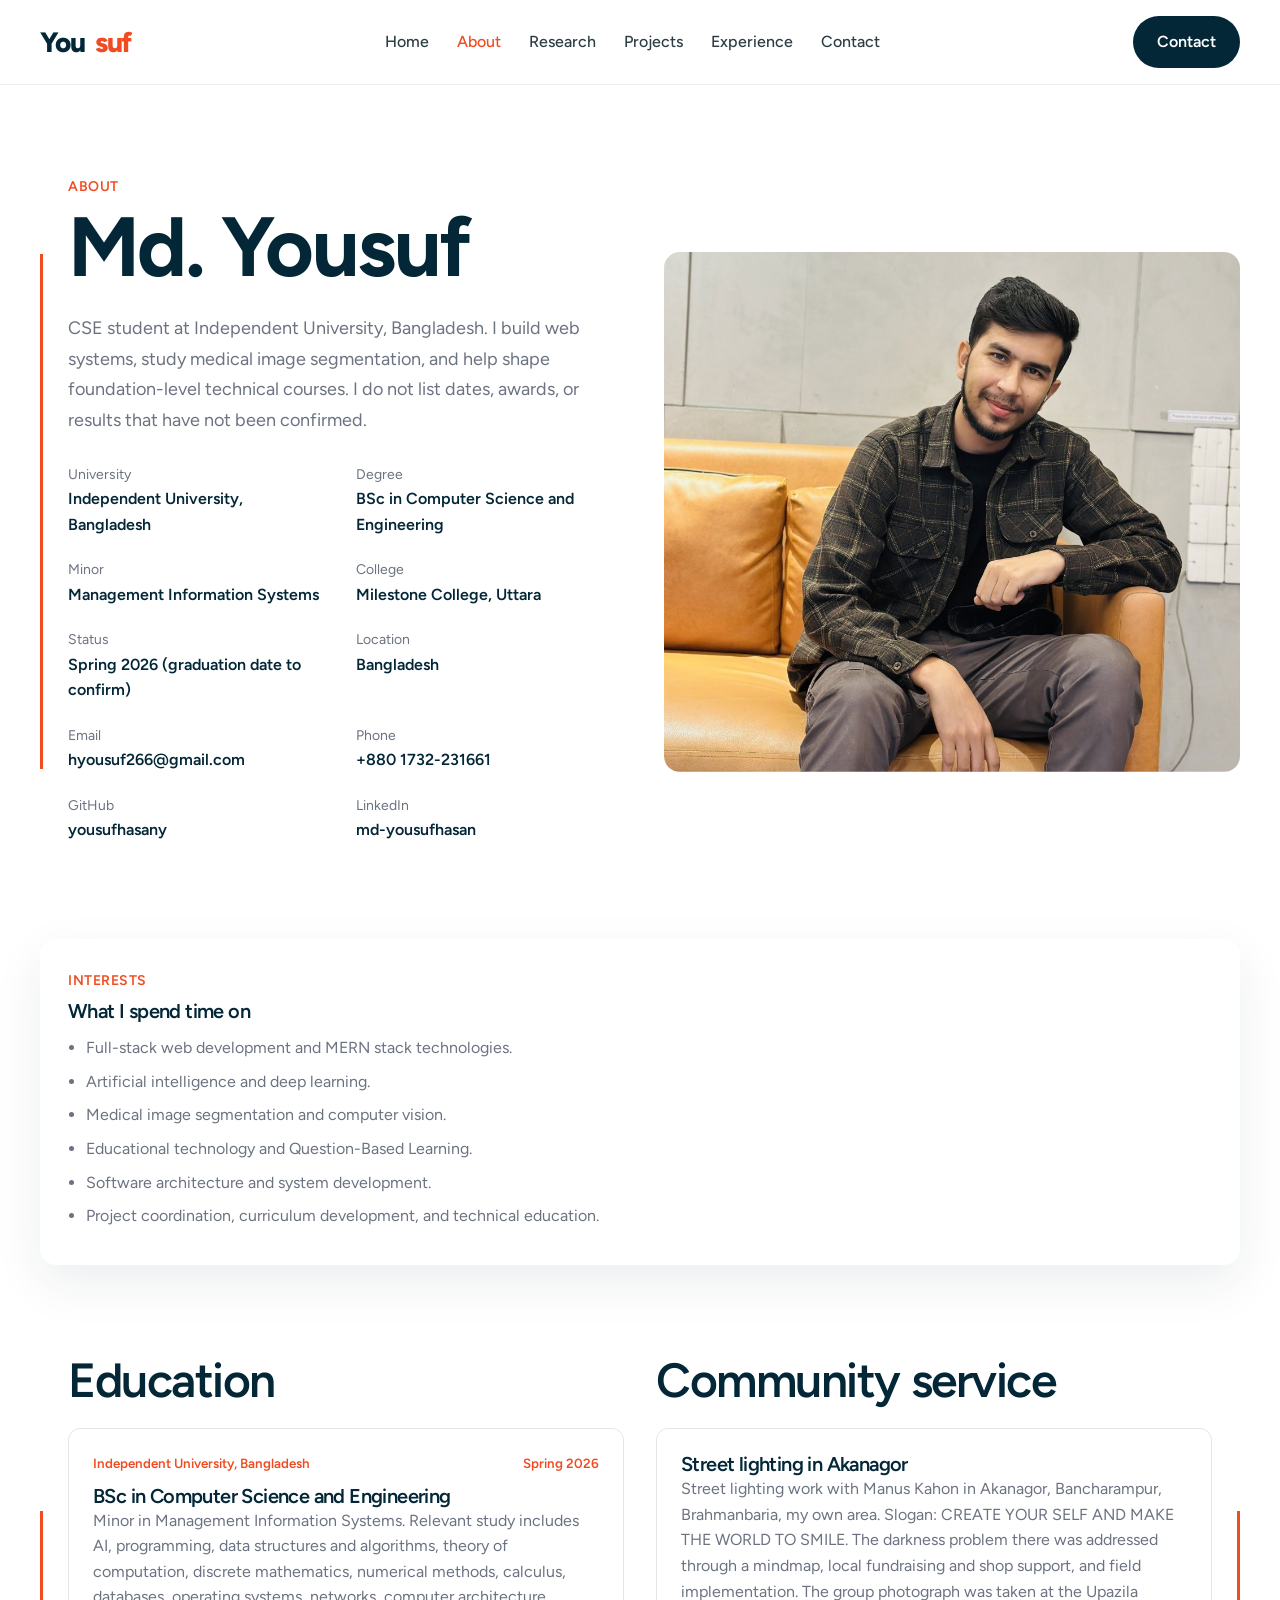
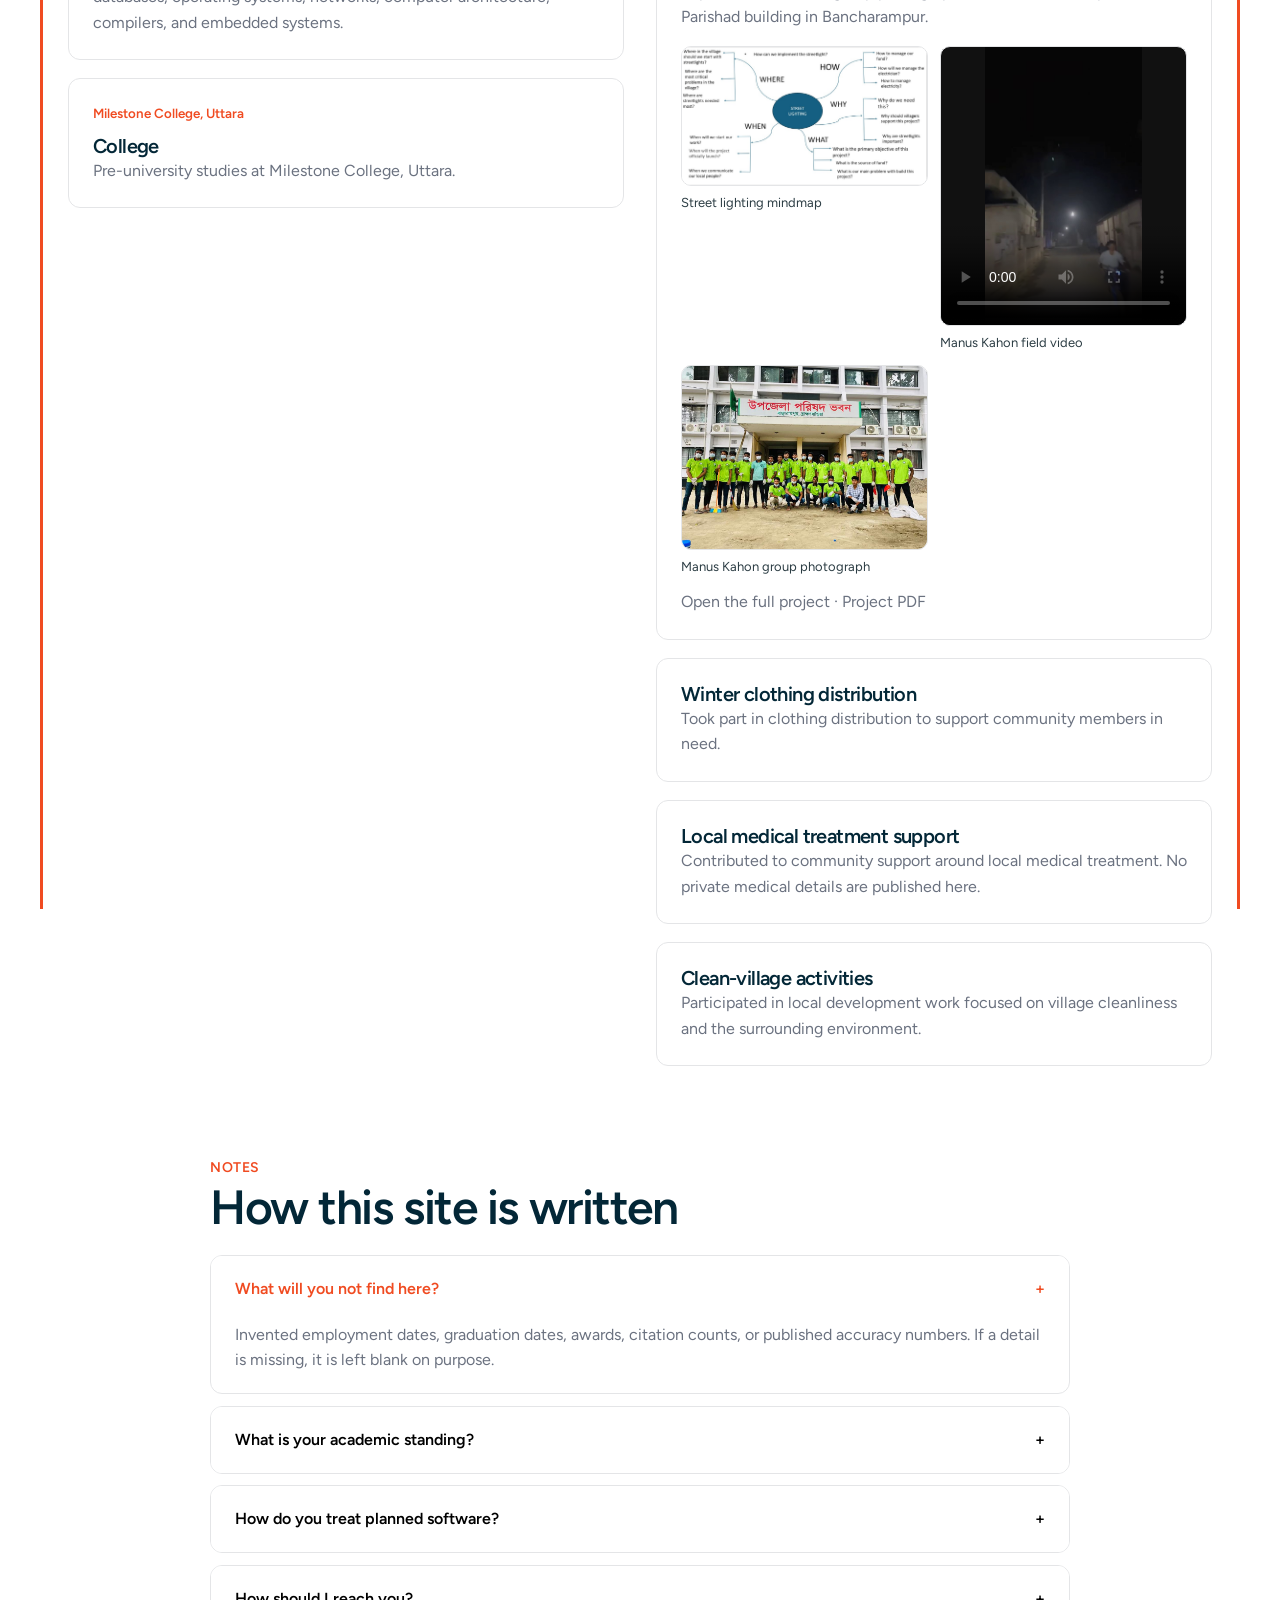
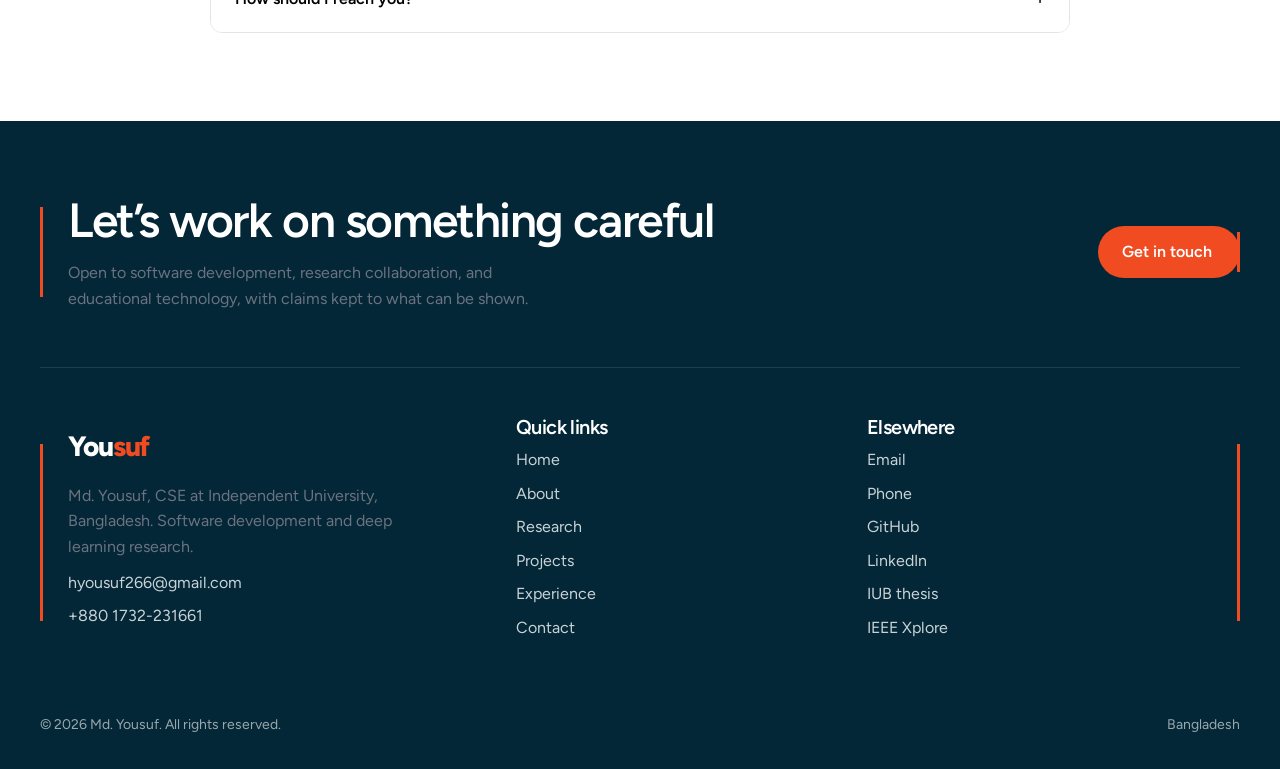
==== commit 3d9dceae: "add organization name" ====
--- a/site/about.html
+++ b/site/about.html
@@ -76,7 +76,7 @@
         <div class="timeline">
           <article class="time-item">
             <h3>Street lighting in Akanagor</h3>
-            <p>Street lighting work in Akanagor, Bancharampur, Brahmanbaria, my own area. The darkness problem there was addressed through a mindmap, local fundraising and shop support, and field implementation. The group photograph was taken at the Upazila Parishad building in Bancharampur.</p>
+            <p>Street lighting work with Manus Kahon in Akanagor, Bancharampur, Brahmanbaria, my own area. Slogan: CREATE YOUR SELF AND MAKE THE WORLD TO SMILE. The darkness problem there was addressed through a mindmap, local fundraising and shop support, and field implementation. The group photograph was taken at the Upazila Parishad building in Bancharampur.</p>
             <div class="community-shots">
               <figure>
                 <img src="images/streetlight-mindmap.png" alt="Street lighting mindmap covering Where, How, Why, What, and When">
@@ -85,13 +85,13 @@
               <figure>
                 <video controls playsinline preload="metadata" poster="images/manush-kahon-poster.jpg">
                   <source src="videos/manush-kahon.mp4" type="video/mp4">
-                  Field video of street lighting work in Akanagor
+                  Manus Kahon field video of street lighting work in Akanagor
                 </video>
-                <figcaption>Field video, Akanagor</figcaption>
+                <figcaption>Manus Kahon field video</figcaption>
               </figure>
               <figure>
-                <img src="images/streetlight-group.jpg" alt="Volunteer group in front of the Upazila Parishad building in Bancharampur, Brahmanbaria">
-                <figcaption>Group photograph, Bancharampur</figcaption>
+                <img src="images/streetlight-group.jpg" alt="Manus Kahon volunteer group in front of the Upazila Parishad building in Bancharampur, Brahmanbaria">
+                <figcaption>Manus Kahon group photograph</figcaption>
               </figure>
             </div>
             <p style="margin-top:12px"><a href="work.html?id=street-lighting">Open the full project</a> · <a href="files/street-lighting-project.pdf" target="_blank" rel="noopener">Project PDF</a></p>
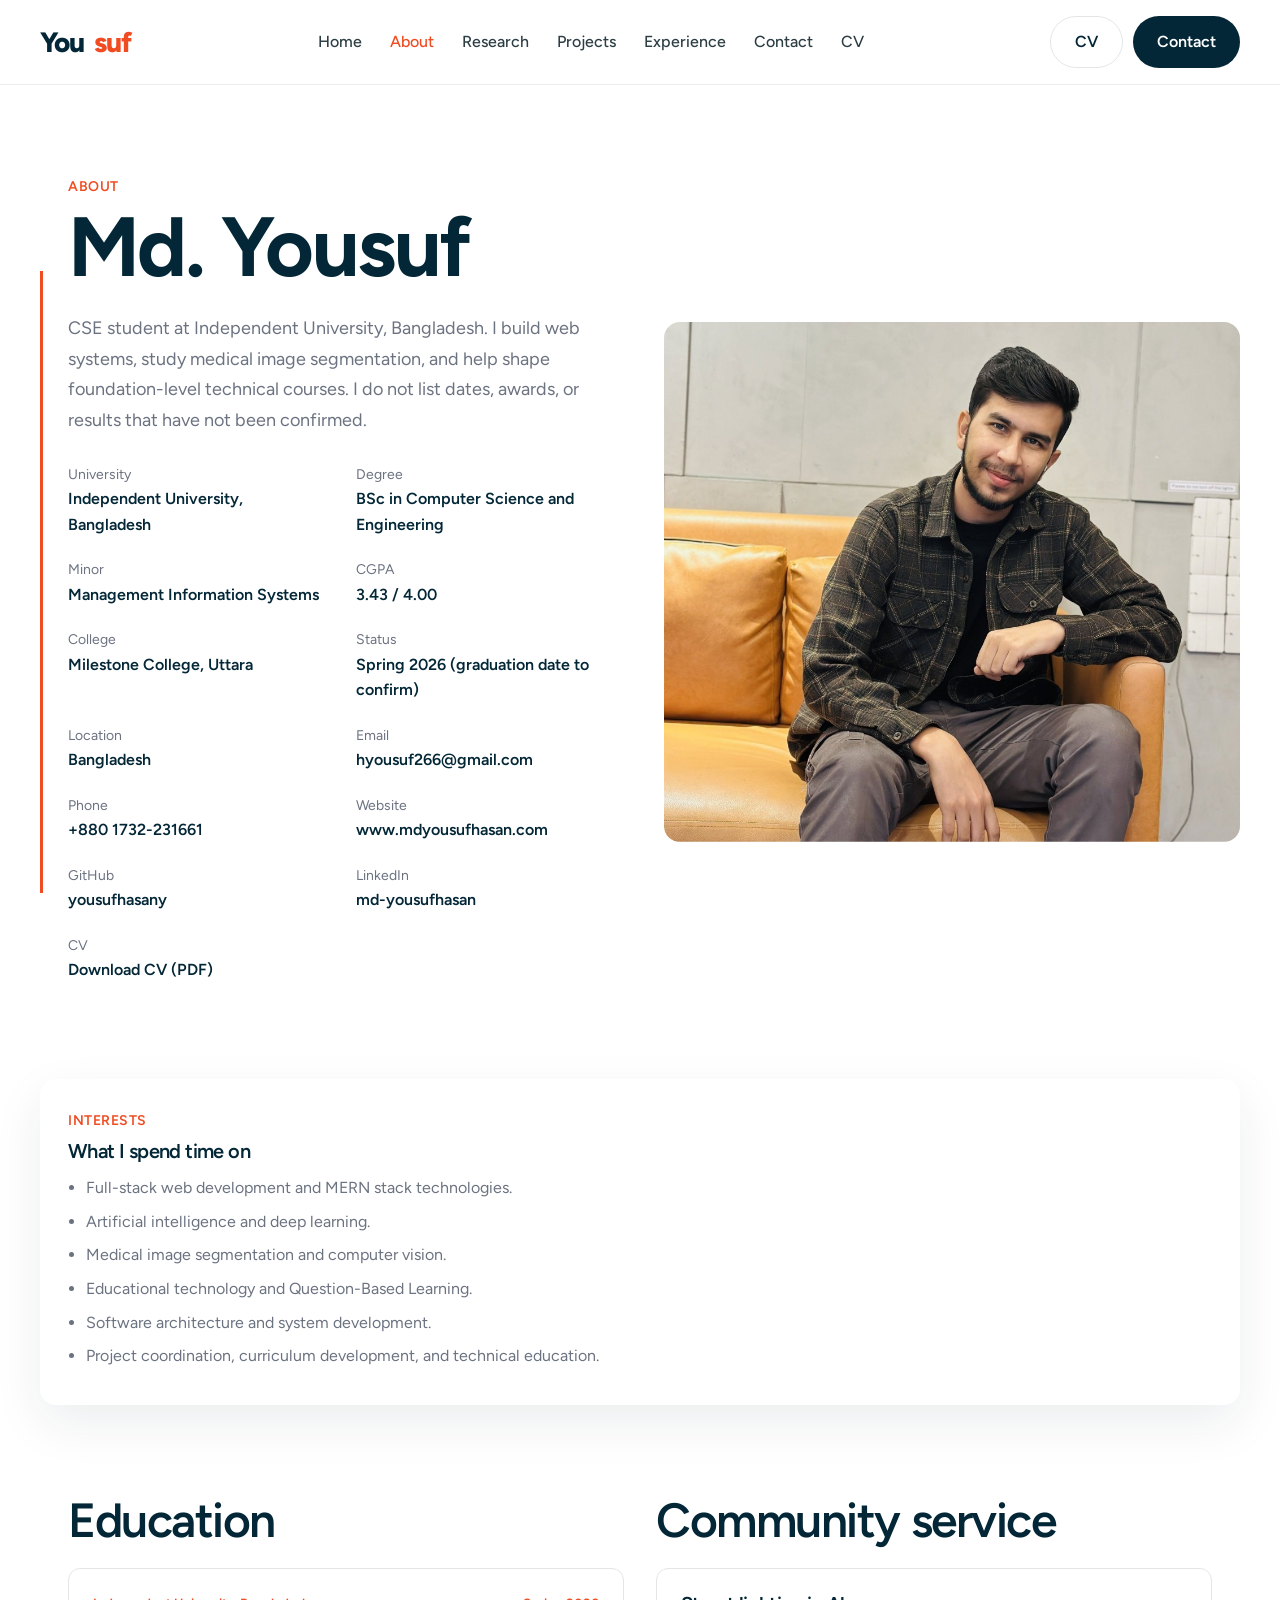
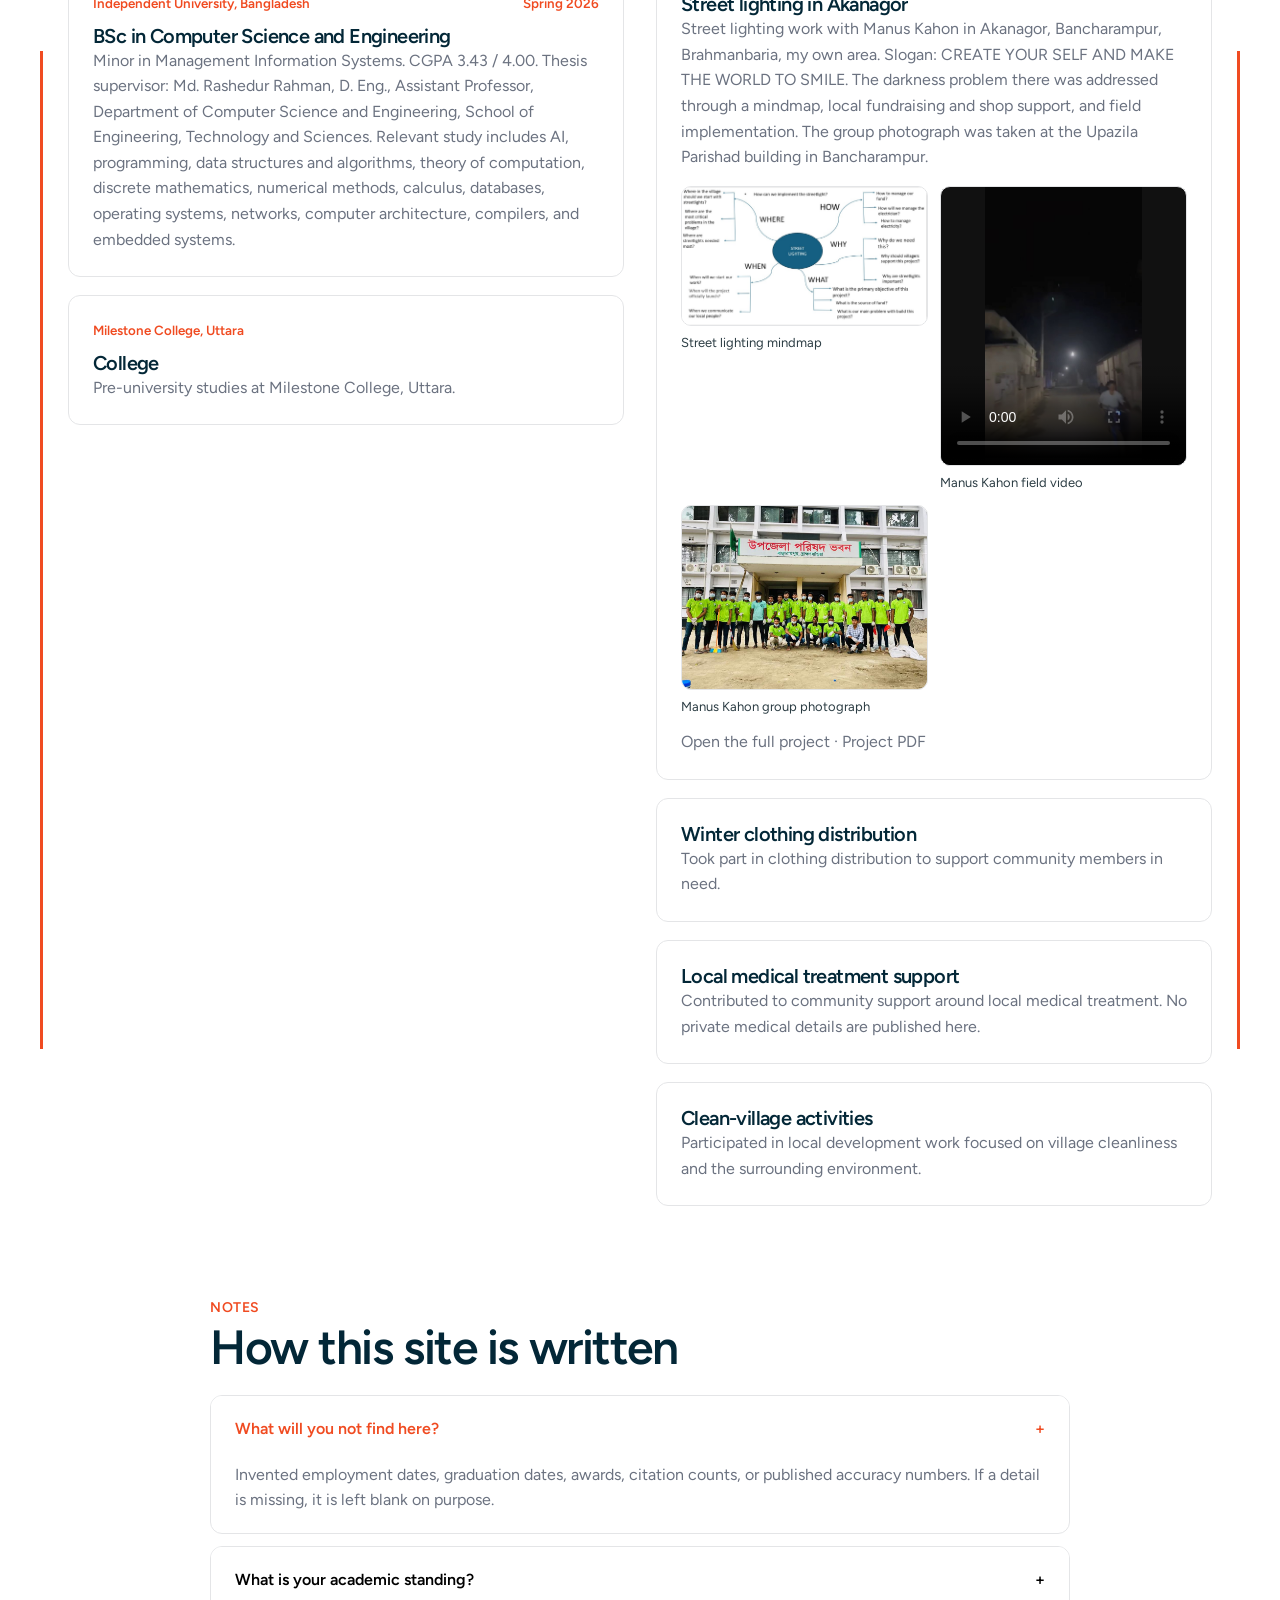
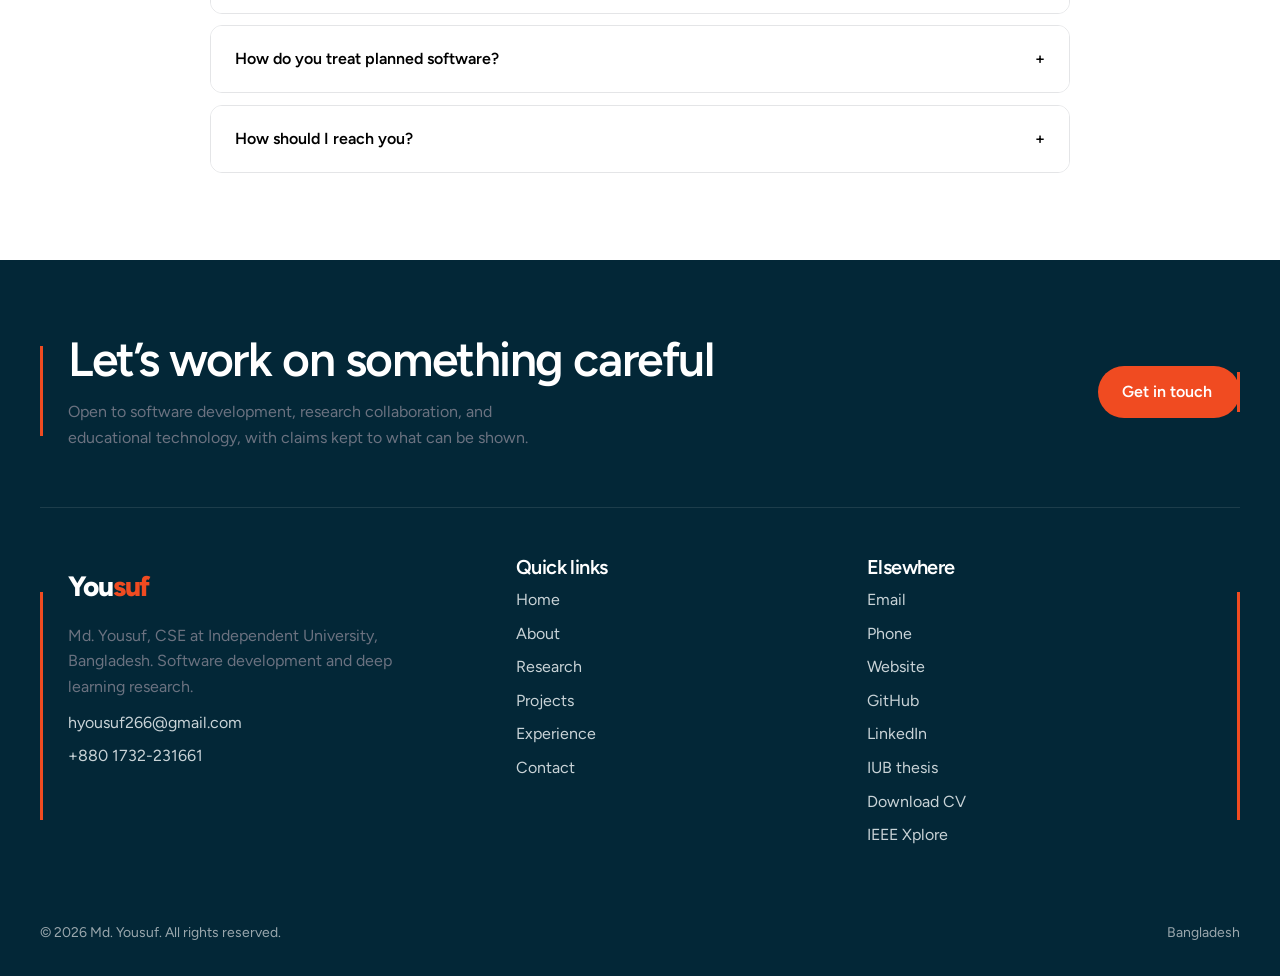
==== commit 7b6dbeb9: "Add cv" ====
--- a/site/about.html
+++ b/site/about.html
@@ -24,13 +24,16 @@
           <div><dt>University</dt><dd>Independent University, Bangladesh</dd></div>
           <div><dt>Degree</dt><dd>BSc in Computer Science and Engineering</dd></div>
           <div><dt>Minor</dt><dd>Management Information Systems</dd></div>
+          <div><dt>CGPA</dt><dd>3.43 / 4.00</dd></div>
           <div><dt>College</dt><dd>Milestone College, Uttara</dd></div>
           <div><dt>Status</dt><dd>Spring 2026 (graduation date to confirm)</dd></div>
           <div><dt>Location</dt><dd>Bangladesh</dd></div>
           <div><dt>Email</dt><dd><a href="mailto:hyousuf266@gmail.com">hyousuf266@gmail.com</a></dd></div>
           <div><dt>Phone</dt><dd><a href="tel:+8801732231661">+880 1732-231661</a></dd></div>
+          <div><dt>Website</dt><dd><a href="https://www.mdyousufhasan.com" target="_blank" rel="noopener">www.mdyousufhasan.com</a></dd></div>
           <div><dt>GitHub</dt><dd><a href="https://github.com/yousufhasany" target="_blank" rel="noopener">yousufhasany</a></dd></div>
           <div><dt>LinkedIn</dt><dd><a href="https://www.linkedin.com/in/md-yousufhasan/" target="_blank" rel="noopener">md-yousufhasan</a></dd></div>
+          <div><dt>CV</dt><dd><a href="files/Md_Yousuf_CV.pdf" target="_blank" rel="noopener">Download CV (PDF)</a></dd></div>
         </dl>
       </div>
       <img class="about-photo" src="images/yousuf-about.jpg" alt="Md. Yousuf">
@@ -62,7 +65,7 @@
           <article class="time-item">
             <header><small>Independent University, Bangladesh</small><small>Spring 2026</small></header>
             <h3>BSc in Computer Science and Engineering</h3>
-            <p>Minor in Management Information Systems. Relevant study includes AI, programming, data structures and algorithms, theory of computation, discrete mathematics, numerical methods, calculus, databases, operating systems, networks, computer architecture, compilers, and embedded systems.</p>
+            <p>Minor in Management Information Systems. CGPA 3.43 / 4.00. Thesis supervisor: Md. Rashedur Rahman, D. Eng., Assistant Professor, Department of Computer Science and Engineering, School of Engineering, Technology and Sciences. Relevant study includes AI, programming, data structures and algorithms, theory of computation, discrete mathematics, numerical methods, calculus, databases, operating systems, networks, computer architecture, compilers, and embedded systems.</p>
           </article>
           <article class="time-item">
             <header><small>Milestone College, Uttara</small></header>
@@ -131,7 +134,7 @@
       </div>
       <div class="faq-item">
         <button type="button">How should I reach you? <span>+</span></button>
-        <div class="answer">Email hyousuf266@gmail.com or call +880 1732-231661. GitHub and LinkedIn are also listed.</div>
+        <div class="answer">Email hyousuf266@gmail.com or call +880 1732-231661. The website is www.mdyousufhasan.com. GitHub, LinkedIn, and a CV PDF are also listed.</div>
       </div>
     </div>
   </section>
--- a/site/css/style.css
+++ b/site/css/style.css
@@ -117,6 +117,13 @@
 
 .nav a:hover,
 .nav a.active { color: var(--accent); }
+
+.header-actions {
+  display: flex;
+  align-items: center;
+  gap: 10px;
+  flex-shrink: 0;
+}
 
 .menu-toggle {
   display: none;
@@ -1089,7 +1096,7 @@
   }
   .nav.open { display: flex; }
   .menu-toggle { display: block; }
-  .header-inner .btn { display: none; }
+  .header-actions { display: none; }
   .hero-grid { grid-template-columns: 1fr; }
   .hero-stats { grid-template-columns: 1fr; }
   .grid-2, .grid-3, .quote-grid, .pricing, .about-facts, .form-row, .results, .community-shots {
